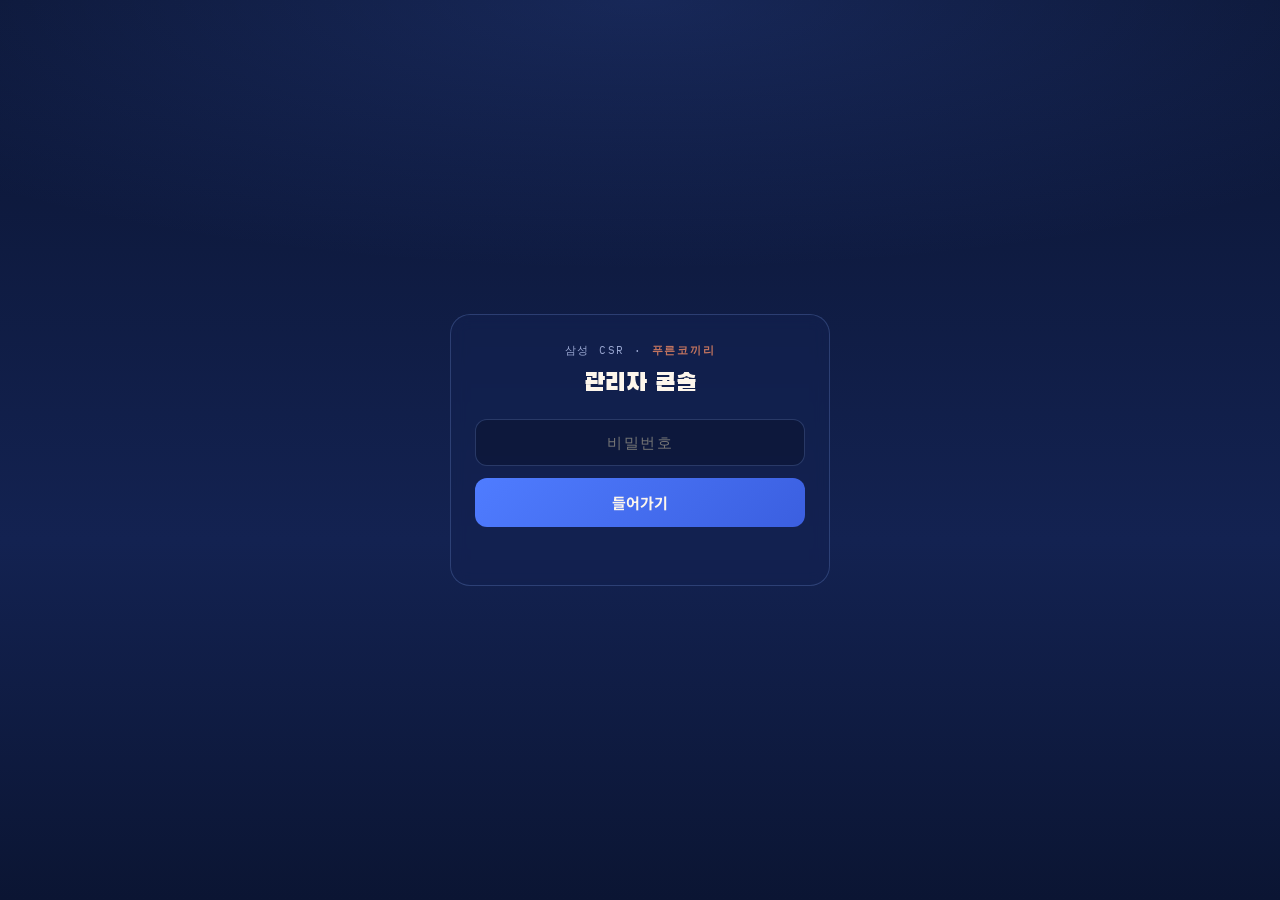
==== admin.html @ 36b19daa "Add files via upload" ====
<!DOCTYPE html>
<html lang="ko">
<head>
<meta charset="UTF-8">
<meta name="viewport" content="width=device-width, initial-scale=1.0, viewport-fit=cover">
<title>푸른코끼리 | 관리자</title>
<link rel="preconnect" href="https://fonts.googleapis.com">
<link rel="preconnect" href="https://fonts.gstatic.com" crossorigin>
<link href="https://fonts.googleapis.com/css2?family=Black+Han+Sans&family=Noto+Sans+KR:wght@400;500;700;900&family=IBM+Plex+Mono:wght@400;500&display=swap" rel="stylesheet">
<style>
:root{
  --navy-deep:#0B1533;
  --navy-mid:#132251;
  --panel:rgba(19,34,81,.55);
  --blue:#4F7CFF;
  --blue-soft:#8FB0FF;
  --blue-pale:#C9D6FF;
  --coral:#FF9166;
  --gold:#FFC24B;
  --red:#FF7A7A;
  --cream:#FDF6EC;
  --cream-dim:rgba(253,246,236,.6);
  --edge:rgba(143,176,255,.22);
  --mono:'IBM Plex Mono',ui-monospace,monospace;
}
*{margin:0;padding:0;box-sizing:border-box;-webkit-tap-highlight-color:transparent}
body{
  min-height:100dvh;background:var(--navy-deep);color:var(--cream);
  font-family:'Noto Sans KR',sans-serif;font-size:15px;
  background-image:
    radial-gradient(ellipse 120% 50% at 50% 0%, rgba(79,124,255,.18), transparent 60%),
    linear-gradient(180deg,var(--navy-deep),var(--navy-mid) 60%,var(--navy-deep));
  background-attachment:fixed;
}
.wrap{max-width:1080px;margin:0 auto;padding:26px 22px 70px}
button{font-family:inherit;cursor:pointer;border:0}
:focus-visible{outline:2px solid var(--coral);outline-offset:3px;border-radius:4px}

/* ── 로그인 ── */
.gate{min-height:100dvh;display:flex;align-items:center;justify-content:center;padding:24px}
.gate-card{width:100%;max-width:380px;background:var(--panel);border:1px solid var(--edge);border-radius:20px;padding:28px 24px;text-align:center;-webkit-backdrop-filter:blur(8px);backdrop-filter:blur(8px)}
.gate-card .eyebrow{font-family:var(--mono);font-size:11px;letter-spacing:.16em;color:var(--blue-pale);opacity:.75;margin-bottom:10px}
.gate-card h1{font-family:'Black Han Sans',sans-serif;font-weight:400;font-size:25px;margin-bottom:20px}
.gate-card input{width:100%;background:rgba(11,21,51,.6);border:1px solid var(--edge);border-radius:12px;padding:13px 15px;color:var(--cream);font-family:var(--mono);font-size:15px;letter-spacing:.1em;text-align:center;outline:0}
.gate-card button{width:100%;margin-top:12px;padding:14px 0;border-radius:12px;background:linear-gradient(135deg,var(--blue),#3B5FE0);color:var(--cream);font-weight:700;font-size:15px}
.gate-msg{margin-top:12px;font-size:12.5px;color:var(--red);min-height:18px}

/* ── 헤더 ── */
header{display:flex;align-items:flex-end;gap:16px;flex-wrap:wrap;margin-bottom:22px}
header .eyebrow{font-family:var(--mono);font-size:11px;letter-spacing:.16em;color:var(--blue-pale);opacity:.75;margin-bottom:5px}
header .eyebrow b{color:var(--coral);font-weight:500}
header h1{font-family:'Black Han Sans',sans-serif;font-weight:400;font-size:30px;letter-spacing:-.01em}
header .tools{margin-left:auto;display:flex;gap:9px;align-items:center;flex-wrap:wrap}
.btn{
  font-family:var(--mono);font-size:12px;padding:9px 15px;border-radius:999px;
  background:rgba(79,124,255,.14);border:1px solid var(--edge);color:var(--cream)
}
.btn:hover{background:rgba(79,124,255,.24)}
.btn.warn{background:rgba(255,122,122,.12);border-color:rgba(255,122,122,.4);color:#FFC7C7}
.btn.warn:hover{background:rgba(255,122,122,.22)}
.btn.go{background:rgba(255,145,102,.14);border-color:rgba(255,145,102,.4);color:#FFD2BE}

/* ── 룸 카드 ── */
h2{font-family:var(--mono);font-size:11px;letter-spacing:.16em;color:var(--blue-pale);opacity:.8;margin:26px 0 12px;text-transform:uppercase}
.rooms{display:grid;gap:14px;grid-template-columns:repeat(auto-fill,minmax(250px,1fr))}
.room{
  background:var(--panel);border:1px solid var(--edge);border-radius:16px;padding:16px 18px;
  -webkit-backdrop-filter:blur(6px);backdrop-filter:blur(6px);
  transition:border-color .15s ease,transform .12s ease
}
.room:hover{border-color:rgba(143,176,255,.45)}
.room.active{border-color:var(--coral);box-shadow:0 0 0 1px rgba(255,145,102,.35),0 10px 30px rgba(255,145,102,.12)}
.room .no{font-family:'Black Han Sans',sans-serif;font-weight:400;font-size:26px;line-height:1}
.room .no small{font-family:var(--mono);font-size:11px;color:var(--blue-pale);opacity:.75;margin-right:7px;letter-spacing:.14em}
.room .figs{display:flex;gap:14px;margin:12px 0 14px;font-family:var(--mono);font-size:12px;color:var(--cream-dim)}
.room .figs b{display:block;font-size:19px;color:var(--cream);font-weight:500;font-variant-numeric:tabular-nums;margin-top:2px}
.room .figs .hid b{color:var(--red)}
.room .acts{display:flex;gap:7px;flex-wrap:wrap}
.room .acts .btn{padding:7px 12px;font-size:11px}

/* ── 메시지 목록 ── */
.toolbar{display:flex;align-items:center;gap:12px;flex-wrap:wrap;margin-bottom:12px}
.toolbar .title{font-family:'Black Han Sans',sans-serif;font-weight:400;font-size:21px}
.toolbar .right{margin-left:auto;display:flex;gap:8px;flex-wrap:wrap}
.list{display:flex;flex-direction:column;gap:9px}
.item{
  display:flex;gap:14px;align-items:flex-start;
  background:var(--panel);border:1px solid var(--edge);border-left:3px solid var(--blue);
  border-radius:12px;padding:13px 15px
}
.item.hidden-row{opacity:.5;border-left-color:var(--red)}
.item .body{flex:1;min-width:0}
.item .txt{font-size:15.5px;line-height:1.5;white-space:pre-wrap;word-break:break-word}
.item .meta{margin-top:7px;font-family:var(--mono);font-size:11px;color:var(--cream-dim);display:flex;gap:12px;flex-wrap:wrap}
.item .meta .nm{color:var(--coral)}
.item .acts{display:flex;gap:6px;flex-shrink:0}
.item .acts .btn{padding:6px 11px;font-size:11px}
.empty{padding:34px 10px;text-align:center;color:var(--cream-dim);font-family:var(--mono);font-size:12.5px}

/* ── 링크 만들기 ── */
.linker{background:var(--panel);border:1px solid var(--edge);border-radius:16px;padding:16px 18px}
.linker .row{display:flex;gap:10px;flex-wrap:wrap;align-items:flex-end}
.linker label{display:block;font-family:var(--mono);font-size:10.5px;letter-spacing:.14em;color:var(--blue-pale);opacity:.8;margin-bottom:6px}
.linker input{background:rgba(11,21,51,.6);border:1px solid var(--edge);border-radius:10px;padding:10px 13px;color:var(--cream);font-family:var(--mono);font-size:14px;width:120px;outline:0}
.linker .out{margin-top:13px;display:flex;flex-direction:column;gap:7px;font-family:var(--mono);font-size:12.5px;word-break:break-all}
.linker .out a{color:var(--blue-soft)}

.toast{
  position:fixed;left:50%;bottom:26px;transform:translateX(-50%);
  background:rgba(11,21,51,.95);border:1px solid var(--edge);border-radius:999px;
  padding:11px 20px;font-family:var(--mono);font-size:12.5px;z-index:50;
  opacity:0;pointer-events:none;transition:opacity .25s ease
}
.toast.show{opacity:1}
.toast.err{border-color:rgba(255,122,122,.5);color:#FFC7C7}
</style>
</head>
<body>

<!-- ── 비밀번호 ── -->
<div class="gate" id="gate">
  <div class="gate-card">
    <div class="eyebrow">삼성 CSR · <b style="color:#FF9166">푸른코끼리</b></div>
    <h1>관리자 콘솔</h1>
    <input id="pw" type="password" placeholder="비밀번호" autocomplete="off" inputmode="text">
    <button id="enter">들어가기</button>
    <div class="gate-msg" id="gateMsg"></div>
  </div>
</div>

<!-- ── 본문 ── -->
<div class="wrap" id="app" hidden>
  <header>
    <div>
      <div class="eyebrow">삼성 CSR · <b>푸른코끼리</b> 사이버 폭력 예방 캠페인</div>
      <h1>응원 메시지 관리</h1>
    </div>
    <div class="tools">
      <span class="btn" id="autoBtn">자동 새로고침 켬</span>
      <button class="btn" id="refresh">새로고침</button>
    </div>
  </header>

  <h2>전광판 현황</h2>
  <div class="rooms" id="rooms"></div>

  <h2>링크 만들기</h2>
  <div class="linker">
    <div class="row">
      <div><label for="lkRoom">룸 번호</label><input id="lkRoom" type="number" min="1" step="1" value="1"></div>
      <div><label for="lkGoal">목표 개수</label><input id="lkGoal" type="number" min="1" step="1" value="20"></div>
      <button class="btn go" id="makeLink">주소 만들기</button>
    </div>
    <div class="out" id="linkOut"></div>
  </div>

  <h2 id="listHead">메시지</h2>
  <div class="toolbar">
    <span class="title" id="listTitle">룸을 선택하세요</span>
    <div class="right">
      <button class="btn warn" id="resetRoom" hidden>이 룸 전체 리셋</button>
    </div>
  </div>
  <div class="list" id="list">
    <div class="empty">위에서 룸을 선택하면 메시지가 표시됩니다</div>
  </div>
</div>

<div class="toast" id="toast"></div>

<script>
/* ═══════════════════════════════════════════════════════════
   푸른코끼리 관리자 콘솔

   삭제 방식
     1) 우선 실제 삭제(DELETE)를 시도합니다.
     2) 보안 규칙이 삭제를 막으면 ctrl/hidden 에 기록해
        전광판에서 보이지 않게 처리합니다(되돌리기 가능).
   전체 리셋도 같은 순서로 동작하며, 규칙이 막을 경우
   ctrl/resetKey 를 갱신해 이전 메시지를 전부 가립니다.
   ═══════════════════════════════════════════════════════════ */
const CONFIG = {
  DB_URL  : "https://jmtcsr1-default-rtdb.asia-southeast1.firebasedatabase.app",
  PASSWORD: "JMT202607",
  REFRESH : 6000
};

const DB = CONFIG.DB_URL;
const el = id => document.getElementById(id);
const nf = n => Number(n).toLocaleString("ko-KR");

let rooms = {};        // {roomNo: {total, hiddenCount, visible, resetKey, hidden}}
let current = null;    // 선택된 룸
let auto = true;
let timer = null;

/* ── 비밀번호 ── */
function tryEnter(){
  if (el("pw").value === CONFIG.PASSWORD){
    el("gate").hidden = true;
    el("app").hidden = false;
    loadAll();
    schedule();
  }else{
    el("gateMsg").textContent = "비밀번호가 맞지 않습니다.";
    el("pw").value = "";
  }
}
el("enter").addEventListener("click", tryEnter);
el("pw").addEventListener("keydown", e => { if (e.key === "Enter") tryEnter(); });
el("pw").focus();

/* ── 알림 ── */
let toastTimer = null;
function toast(text, isErr){
  const t = el("toast");
  t.textContent = text;
  t.classList.toggle("err", !!isErr);
  t.classList.add("show");
  clearTimeout(toastTimer);
  toastTimer = setTimeout(() => t.classList.remove("show"), 2600);
}

/* ── 통신 helper ── */
async function getJSON(path){
  const res = await fetch(`${DB}${path}`, {cache:"no-store"});
  if (!res.ok) throw new Error(res.status);
  return res.json();
}
async function putJSON(path, value){
  const res = await fetch(`${DB}${path}`, {
    method:"PUT", headers:{"Content-Type":"application/json"}, body:JSON.stringify(value)
  });
  if (!res.ok) throw new Error(res.status);
  return true;
}
async function delPath(path){
  const res = await fetch(`${DB}${path}`, {method:"DELETE"});
  return res.ok;
}

/* ── 전체 룸 현황 ── */
async function loadAll(){
  try{
    const roomList = await getJSON(`/rooms.json?shallow=true`) || {};
    const keys = Object.keys(roomList).sort((a,b) => (+a||0) - (+b||0));
    const next = {};

    await Promise.all(keys.map(async r => {
      const [msgs, ctrl] = await Promise.all([
        getJSON(`/rooms/${r}/msgs.json?shallow=true`).catch(() => null),
        getJSON(`/rooms/${r}/ctrl.json`).catch(() => null)
      ]);
      const all      = msgs ? Object.keys(msgs) : [];
      const resetKey = (ctrl && ctrl.resetKey) || "";
      const hidden   = (ctrl && ctrl.hidden) || {};
      const alive    = all.filter(k => k > resetKey);
      next[r] = {
        total  : all.length,
        alive  : alive.length,
        hiddenN: alive.filter(k => hidden[k]).length,
        visible: alive.filter(k => !hidden[k]).length,
        resetKey, hidden
      };
    }));

    rooms = next;
    renderRooms();
    if (current && rooms[current]) loadMessages(current, true);
  }catch(e){
    toast("현황을 불러오지 못했습니다. 규칙에서 /rooms 읽기가 허용되었는지 확인하세요.", true);
  }
}

function renderRooms(){
  const box = el("rooms");
  const keys = Object.keys(rooms);
  if (!keys.length){
    box.innerHTML = `<div class="empty">아직 생성된 전광판이 없습니다. 아래에서 링크를 만들어 첫 메시지를 남겨보세요.</div>`;
    return;
  }
  box.innerHTML = "";
  keys.forEach(r => {
    const d = rooms[r];
    const card = document.createElement("div");
    card.className = "room" + (current === r ? " active" : "");
    card.innerHTML = `
      <div class="no"><small>ROOM</small>${r}</div>
      <div class="figs">
        <span>표시 중<b>${nf(d.visible)}</b></span>
        <span class="hid">숨김<b>${nf(d.hiddenN)}</b></span>
        <span>누적<b>${nf(d.total)}</b></span>
      </div>
      <div class="acts">
        <button class="btn" data-act="open">메시지 보기</button>
        <button class="btn go" data-act="board">전광판</button>
        <button class="btn warn" data-act="reset">리셋</button>
      </div>`;
    card.querySelector('[data-act="open"]').onclick = () => loadMessages(r);
    card.querySelector('[data-act="board"]').onclick = () => window.open(`board.html?room=${r}`, "_blank");
    card.querySelector('[data-act="reset"]').onclick = () => resetRoom(r);
    box.appendChild(card);
  });
}

/* ── 메시지 목록 ── */
async function loadMessages(room, quiet){
  current = room;
  el("listTitle").textContent = `ROOM ${room} 메시지`;
  el("resetRoom").hidden = false;
  el("resetRoom").onclick = () => resetRoom(room);
  renderRooms();

  try{
    const data = await getJSON(`/rooms/${room}/msgs.json?orderBy="$key"&limitToLast=300`) || {};
    const d = rooms[room] || {resetKey:"", hidden:{}};
    const rows = Object.entries(data)
      .filter(([k]) => k > d.resetKey)
      .sort((a,b) => a[0] < b[0] ? 1 : -1);   // 최신이 위로

    const list = el("list");
    if (!rows.length){
      list.innerHTML = `<div class="empty">표시할 메시지가 없습니다</div>`;
      return;
    }
    list.innerHTML = "";
    rows.forEach(([k,v]) => {
      const isHidden = !!d.hidden[k];
      const row = document.createElement("div");
      row.className = "item" + (isHidden ? " hidden-row" : "");
      const when = v.ts ? new Date(v.ts).toLocaleString("ko-KR", {month:"2-digit",day:"2-digit",hour:"2-digit",minute:"2-digit"}) : "";
      row.innerHTML = `
        <div class="body">
          <div class="txt"></div>
          <div class="meta">
            <span class="nm"></span><span>${when}</span><span>${k}</span>
            ${isHidden ? '<span style="color:#FF7A7A">숨김</span>' : ''}
          </div>
        </div>
        <div class="acts"></div>`;
      row.querySelector(".txt").textContent = v.text || "";
      row.querySelector(".nm").textContent  = v.name ? v.name : "익명";

      const acts = row.querySelector(".acts");
      if (isHidden){
        const b = document.createElement("button");
        b.className = "btn"; b.textContent = "복구";
        b.onclick = () => unhide(room, k);
        acts.appendChild(b);
      }else{
        const b = document.createElement("button");
        b.className = "btn warn"; b.textContent = "삭제";
        b.onclick = () => removeOne(room, k, v.text || "");
        acts.appendChild(b);
      }
      list.appendChild(row);
    });
  }catch(e){
    if (!quiet) toast("메시지를 불러오지 못했습니다.", true);
  }
}

/* ── 개별 삭제 ── */
async function removeOne(room, key, preview){
  const short = preview.length > 18 ? preview.slice(0,18) + "…" : preview;
  if (!confirm(`이 메시지를 삭제할까요?\n\n"${short}"`)) return;

  if (await delPath(`/rooms/${room}/msgs/${key}.json`)){
    toast("삭제했습니다.");
  }else{
    try{
      await putJSON(`/rooms/${room}/ctrl/hidden/${key}.json`, true);
      toast("규칙이 삭제를 막아 숨김 처리했습니다.");
    }catch(e){
      toast("삭제하지 못했습니다. 규칙을 확인하세요.", true); return;
    }
  }
  await loadAll();
}

async function unhide(room, key){
  try{
    await fetch(`${DB}/rooms/${room}/ctrl/hidden/${key}.json`, {method:"DELETE"});
    toast("복구했습니다.");
    await loadAll();
  }catch(e){ toast("복구하지 못했습니다.", true); }
}

/* ── 룸 전체 리셋 ── */
async function resetRoom(room){
  if (!confirm(`ROOM ${room} 의 메시지를 전부 비웁니다.\n전광판이 처음 상태로 돌아갑니다. 진행할까요?`)) return;

  if (await delPath(`/rooms/${room}/msgs.json`)){
    try{ await fetch(`${DB}/rooms/${room}/ctrl.json`, {method:"DELETE"}); }catch(e){}
    toast(`ROOM ${room} 를 비웠습니다.`);
  }else{
    try{
      const msgs = await getJSON(`/rooms/${room}/msgs.json?shallow=true`) || {};
      const keys = Object.keys(msgs).sort();
      const last = keys.length ? keys[keys.length-1] : "";
      await putJSON(`/rooms/${room}/ctrl.json`, {resetKey:last});
      toast(`ROOM ${room} 를 리셋했습니다(기록은 보존).`);
    }catch(e){
      toast("리셋하지 못했습니다. 규칙을 확인하세요.", true); return;
    }
  }
  await loadAll();
  if (current === room) loadMessages(room, true);
}

/* ── 링크 만들기 ── */
el("makeLink").addEventListener("click", () => {
  const r = Math.max(1, parseInt(el("lkRoom").value, 10) || 1);
  const g = Math.max(1, parseInt(el("lkGoal").value, 10) || 20);
  const base = location.href.replace(/admin\.html.*$/, "");
  const submit = `${base}blueele_submit.html?room=${r}&goal=${g}`;
  const board  = `${base}board.html?room=${r}&goal=${g}`;
  el("linkOut").innerHTML = `
    <div>입력 폼 (QR용) · <a href="${submit}" target="_blank">${submit}</a></div>
    <div>전광판 · <a href="${board}" target="_blank">${board}</a></div>`;
});

/* ── 새로고침 ── */
function schedule(){
  clearTimeout(timer);
  if (auto) timer = setTimeout(async () => { await loadAll(); schedule(); }, CONFIG.REFRESH);
}
el("refresh").addEventListener("click", () => loadAll());
el("autoBtn").addEventListener("click", () => {
  auto = !auto;
  el("autoBtn").textContent = auto ? "자동 새로고침 켬" : "자동 새로고침 끔";
  schedule();
});
</script>
</body>
</html>
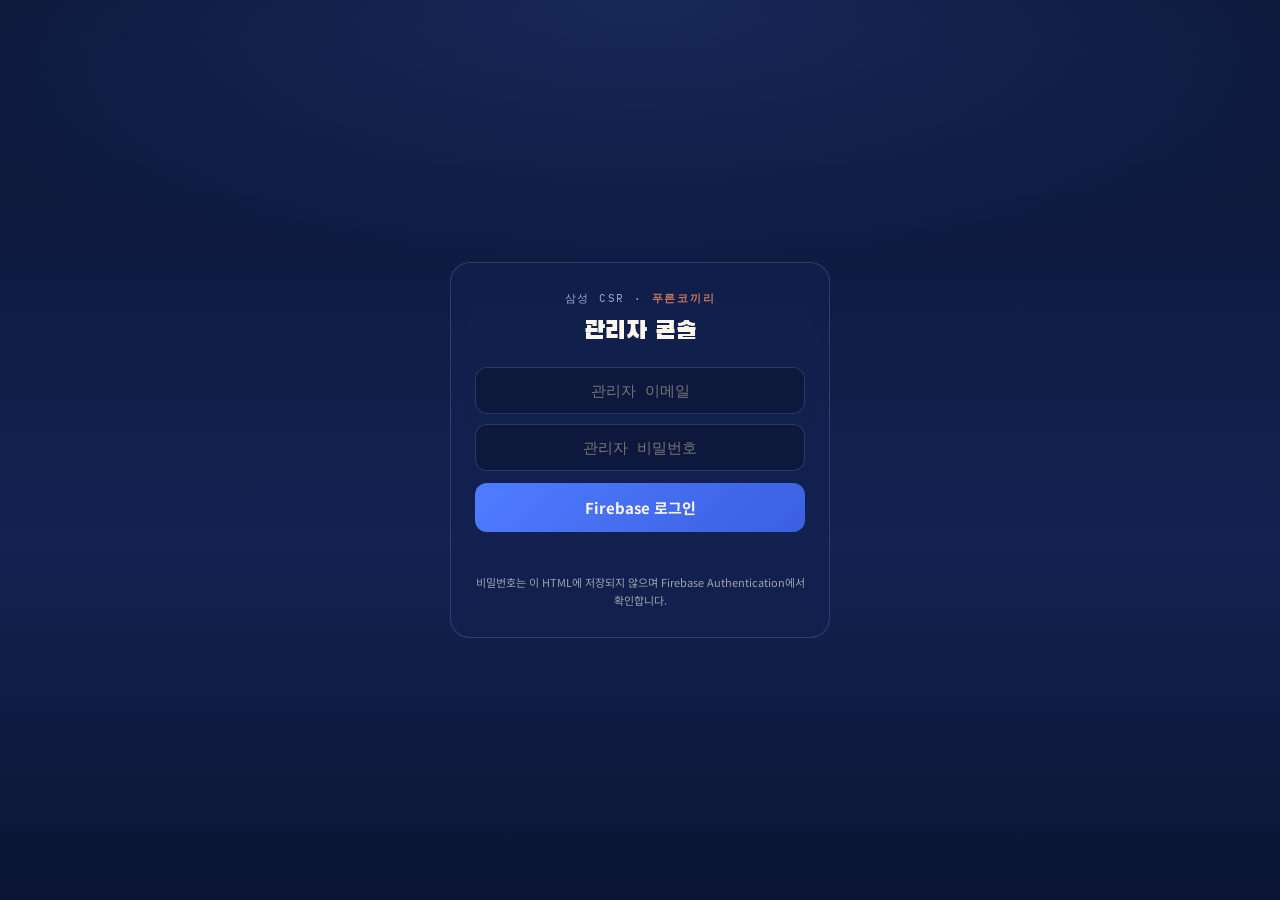
==== commit 3ad01631: "Add files via upload" ====
--- a/admin.html
+++ b/admin.html
@@ -41,7 +41,9 @@
 .gate-card{width:100%;max-width:380px;background:var(--panel);border:1px solid var(--edge);border-radius:20px;padding:28px 24px;text-align:center;-webkit-backdrop-filter:blur(8px);backdrop-filter:blur(8px)}
 .gate-card .eyebrow{font-family:var(--mono);font-size:11px;letter-spacing:.16em;color:var(--blue-pale);opacity:.75;margin-bottom:10px}
 .gate-card h1{font-family:'Black Han Sans',sans-serif;font-weight:400;font-size:25px;margin-bottom:20px}
-.gate-card input{width:100%;background:rgba(11,21,51,.6);border:1px solid var(--edge);border-radius:12px;padding:13px 15px;color:var(--cream);font-family:var(--mono);font-size:15px;letter-spacing:.1em;text-align:center;outline:0}
+.gate-card input{width:100%;background:rgba(11,21,51,.6);border:1px solid var(--edge);border-radius:12px;padding:13px 15px;color:var(--cream);font-family:var(--mono);font-size:15px;text-align:center;outline:0}
+.gate-card input+input{margin-top:10px}
+.gate-help{margin-top:12px;font-size:11px;line-height:1.55;color:var(--cream-dim)}
 .gate-card button{width:100%;margin-top:12px;padding:14px 0;border-radius:12px;background:linear-gradient(135deg,var(--blue),#3B5FE0);color:var(--cream);font-weight:700;font-size:15px}
 .gate-msg{margin-top:12px;font-size:12.5px;color:var(--red);min-height:18px}
 
@@ -56,9 +58,12 @@
   background:rgba(79,124,255,.14);border:1px solid var(--edge);color:var(--cream)
 }
 .btn:hover{background:rgba(79,124,255,.24)}
+.btn:disabled{opacity:.35;cursor:not-allowed;filter:saturate(.35)}
 .btn.warn{background:rgba(255,122,122,.12);border-color:rgba(255,122,122,.4);color:#FFC7C7}
 .btn.warn:hover{background:rgba(255,122,122,.22)}
 .btn.go{background:rgba(255,145,102,.14);border-color:rgba(255,145,102,.4);color:#FFD2BE}
+.btn.draw{background:rgba(255,194,75,.14);border-color:rgba(255,194,75,.48);color:#FFE6A6}
+.btn.draw:hover{background:rgba(255,194,75,.24)}
 
 /* ── 룸 카드 ── */
 h2{font-family:var(--mono);font-size:11px;letter-spacing:.16em;color:var(--blue-pale);opacity:.8;margin:26px 0 12px;text-transform:uppercase}
@@ -117,14 +122,16 @@
 </head>
 <body>
 
-<!-- ── 비밀번호 ── -->
+<!-- ── Firebase Authentication 로그인 ── -->
 <div class="gate" id="gate">
   <div class="gate-card">
     <div class="eyebrow">삼성 CSR · <b style="color:#FF9166">푸른코끼리</b></div>
     <h1>관리자 콘솔</h1>
-    <input id="pw" type="password" placeholder="비밀번호" autocomplete="off" inputmode="text">
-    <button id="enter">들어가기</button>
+    <input id="email" type="email" placeholder="관리자 이메일" autocomplete="username" inputmode="email">
+    <input id="pw" type="password" placeholder="관리자 비밀번호" autocomplete="current-password">
+    <button id="enter">Firebase 로그인</button>
     <div class="gate-msg" id="gateMsg"></div>
+    <div class="gate-help">비밀번호는 이 HTML에 저장되지 않으며 Firebase Authentication에서 확인합니다.</div>
   </div>
 </div>
 
@@ -138,6 +145,7 @@
     <div class="tools">
       <span class="btn" id="autoBtn">자동 새로고침 켬</span>
       <button class="btn" id="refresh">새로고침</button>
+      <button class="btn warn" id="logout">로그아웃</button>
     </div>
   </header>
 
@@ -148,7 +156,7 @@
   <div class="linker">
     <div class="row">
       <div><label for="lkRoom">룸 번호</label><input id="lkRoom" type="number" min="1" step="1" value="1"></div>
-      <div><label for="lkGoal">목표 개수</label><input id="lkGoal" type="number" min="1" step="1" value="20"></div>
+      <div><label for="lkGoal">목표 개수</label><input id="lkGoal" type="number" min="1" step="1" value="10"></div>
       <button class="btn go" id="makeLink">주소 만들기</button>
     </div>
     <div class="out" id="linkOut"></div>
@@ -178,11 +186,21 @@
         전광판에서 보이지 않게 처리합니다(되돌리기 가능).
    전체 리셋도 같은 순서로 동작하며, 규칙이 막을 경우
    ctrl/resetKey 를 갱신해 이전 메시지를 전부 가립니다.
+
+   이름 변경
+     메시지를 새 번호로 복사한 뒤 원래 번호를 정리합니다.
+     메시지 키를 그대로 옮기므로 작성 순서와 시각이 유지됩니다.
    ═══════════════════════════════════════════════════════════ */
 const CONFIG = {
-  DB_URL  : "https://jmtcsr1-default-rtdb.asia-southeast1.firebasedatabase.app",
-  PASSWORD: "JMT202607",
-  REFRESH : 6000
+  DB_URL             : "https://jmtcsr1-default-rtdb.asia-southeast1.firebasedatabase.app",
+
+  /* Firebase Console → 프로젝트 설정 → 일반 → 웹 API 키 */
+  FIREBASE_WEB_API_KEY: "AIzaSyCem6dA2hNhemGW5BYE4GSeRiMyqajfxvY",
+
+  /* Firebase Console → Authentication → 사용자 UID */
+  ADMIN_UID           : "UpxNSZLlivVJLJxENPCwxD0A70g1",
+
+  REFRESH              : 6000
 };
 
 const DB = CONFIG.DB_URL;
@@ -194,21 +212,168 @@
 let auto = true;
 let timer = null;
 
-/* ── 비밀번호 ── */
-function tryEnter(){
-  if (el("pw").value === CONFIG.PASSWORD){
-    el("gate").hidden = true;
-    el("app").hidden = false;
-    loadAll();
-    schedule();
-  }else{
-    el("gateMsg").textContent = "비밀번호가 맞지 않습니다.";
+/* ── Firebase Authentication ── */
+const AUTH_SESSION_KEY = "blueele:admin:refreshToken";
+let authState = {
+  idToken     : "",
+  refreshToken: "",
+  expiresAt   : 0,
+  uid         : "",
+  email       : ""
+};
+
+function authConfigured(){
+  return Boolean(CONFIG.FIREBASE_WEB_API_KEY && CONFIG.ADMIN_UID);
+}
+
+function setGateMessage(text){
+  el("gateMsg").textContent = text || "";
+}
+
+function friendlyAuthError(code){
+  const table = {
+    EMAIL_NOT_FOUND       : "등록되지 않은 관리자 이메일입니다.",
+    INVALID_PASSWORD      : "이메일 또는 비밀번호가 맞지 않습니다.",
+    INVALID_LOGIN_CREDENTIALS: "이메일 또는 비밀번호가 맞지 않습니다.",
+    USER_DISABLED         : "비활성화된 관리자 계정입니다.",
+    TOO_MANY_ATTEMPTS_TRY_LATER: "로그인 시도가 너무 많습니다. 잠시 후 다시 시도하세요.",
+    OPERATION_NOT_ALLOWED : "Firebase Authentication에서 이메일/비밀번호 로그인을 활성화해야 합니다.",
+    NOT_ADMIN             : "이 계정은 이 관리자 페이지에 허용된 UID가 아닙니다.",
+    CONFIG_REQUIRED       : "admin.html의 Web API Key와 관리자 UID를 먼저 설정하세요."
+  };
+  return table[code] || "로그인하지 못했습니다. Firebase 설정과 네트워크를 확인하세요.";
+}
+
+function applyAuthPayload(data){
+  const uid = data.localId || data.user_id || authState.uid;
+  if (uid !== CONFIG.ADMIN_UID) throw new Error("NOT_ADMIN");
+
+  authState.idToken      = data.idToken || data.id_token || "";
+  authState.refreshToken = data.refreshToken || data.refresh_token || authState.refreshToken;
+  authState.expiresAt    = Date.now() + Math.max(60, Number(data.expiresIn || data.expires_in || 3600)) * 1000;
+  authState.uid          = uid;
+  authState.email        = data.email || authState.email;
+
+  if (authState.refreshToken){
+    sessionStorage.setItem(AUTH_SESSION_KEY, authState.refreshToken);
+  }
+}
+
+function clearAuth(){
+  authState = {idToken:"",refreshToken:"",expiresAt:0,uid:"",email:""};
+  sessionStorage.removeItem(AUTH_SESSION_KEY);
+}
+
+async function refreshIdToken(force){
+  if (!force && authState.idToken && Date.now() < authState.expiresAt - 60000){
+    return authState.idToken;
+  }
+  if (!authState.refreshToken) throw new Error("LOGIN_REQUIRED");
+
+  const body = new URLSearchParams({
+    grant_type   : "refresh_token",
+    refresh_token: authState.refreshToken
+  });
+  const res = await fetch(`https://securetoken.googleapis.com/v1/token?key=${encodeURIComponent(CONFIG.FIREBASE_WEB_API_KEY)}`, {
+    method : "POST",
+    headers: {"Content-Type":"application/x-www-form-urlencoded"},
+    body
+  });
+  const data = await res.json();
+  if (!res.ok) throw new Error(data?.error?.message || "TOKEN_REFRESH_FAILED");
+  applyAuthPayload(data);
+  return authState.idToken;
+}
+
+function openAdmin(){
+  el("gate").hidden = true;
+  el("app").hidden = false;
+  loadAll();
+  schedule();
+}
+
+async function tryEnter(){
+  if (!authConfigured()){
+    setGateMessage(friendlyAuthError("CONFIG_REQUIRED"));
+    return;
+  }
+
+  const email = el("email").value.trim();
+  const password = el("pw").value;
+  if (!email || !password){
+    setGateMessage("관리자 이메일과 비밀번호를 입력하세요.");
+    return;
+  }
+
+  const button = el("enter");
+  button.disabled = true;
+  setGateMessage("Firebase에서 관리자 권한을 확인하고 있습니다.");
+
+  try{
+    const res = await fetch(`https://identitytoolkit.googleapis.com/v1/accounts:signInWithPassword?key=${encodeURIComponent(CONFIG.FIREBASE_WEB_API_KEY)}`, {
+      method : "POST",
+      headers: {"Content-Type":"application/json"},
+      body   : JSON.stringify({email, password, returnSecureToken:true})
+    });
+    const data = await res.json();
+    if (!res.ok) throw new Error(data?.error?.message || "AUTH_FAILED");
+
+    applyAuthPayload(data);
     el("pw").value = "";
-  }
-}
+    setGateMessage("");
+    openAdmin();
+  }catch(err){
+    clearAuth();
+    setGateMessage(friendlyAuthError(String(err.message || err)));
+    el("pw").value = "";
+    el("pw").focus();
+  }finally{
+    button.disabled = false;
+  }
+}
+
+async function restoreSession(){
+  if (!authConfigured()){
+    setGateMessage(friendlyAuthError("CONFIG_REQUIRED"));
+    el("email").focus();
+    return;
+  }
+
+  authState.refreshToken = sessionStorage.getItem(AUTH_SESSION_KEY) || "";
+  if (!authState.refreshToken){
+    el("email").focus();
+    return;
+  }
+
+  setGateMessage("관리자 세션을 복원하고 있습니다.");
+  try{
+    await refreshIdToken(true);
+    setGateMessage("");
+    openAdmin();
+  }catch(e){
+    clearAuth();
+    setGateMessage("세션이 만료되었습니다. 다시 로그인하세요.");
+    el("email").focus();
+  }
+}
+
+function logout(){
+  clearTimeout(timer);
+  clearAuth();
+  rooms = {};
+  current = null;
+  el("app").hidden = true;
+  el("gate").hidden = false;
+  el("list").innerHTML = '<div class="empty">위에서 룸을 선택하면 메시지가 표시됩니다</div>';
+  setGateMessage("로그아웃했습니다.");
+  el("pw").value = "";
+  el("email").focus();
+}
+
 el("enter").addEventListener("click", tryEnter);
+el("email").addEventListener("keydown", e => { if (e.key === "Enter") el("pw").focus(); });
 el("pw").addEventListener("keydown", e => { if (e.key === "Enter") tryEnter(); });
-el("pw").focus();
+el("logout").addEventListener("click", logout);
 
 /* ── 알림 ── */
 let toastTimer = null;
@@ -221,29 +386,60 @@
   toastTimer = setTimeout(() => t.classList.remove("show"), 2600);
 }
 
-/* ── 통신 helper ── */
+/* ── 인증된 Realtime Database REST 통신 ── */
+async function dbFetch(path, options={}, mayRetry=true){
+  try{
+    const token = await refreshIdToken(false);
+    const join = path.includes("?") ? "&" : "?";
+    const url = `${DB}${path}${join}auth=${encodeURIComponent(token)}`;
+    const res = await fetch(url, options);
+
+    if (mayRetry && (res.status === 401 || res.status === 403)){
+      await refreshIdToken(true);
+      return dbFetch(path, options, false);
+    }
+    return res;
+  }catch(err){
+    if (String(err.message || err).includes("LOGIN_REQUIRED")) logout();
+    throw err;
+  }
+}
+
 async function getJSON(path){
-  const res = await fetch(`${DB}${path}`, {cache:"no-store"});
+  const res = await dbFetch(path, {cache:"no-store"});
   if (!res.ok) throw new Error(res.status);
   return res.json();
 }
 async function putJSON(path, value){
-  const res = await fetch(`${DB}${path}`, {
+  const res = await dbFetch(path, {
     method:"PUT", headers:{"Content-Type":"application/json"}, body:JSON.stringify(value)
   });
   if (!res.ok) throw new Error(res.status);
   return true;
 }
+async function patchJSON(path, value){
+  const res = await dbFetch(path, {
+    method:"PATCH", headers:{"Content-Type":"application/json"}, body:JSON.stringify(value)
+  });
+  return res.ok;
+}
 async function delPath(path){
-  const res = await fetch(`${DB}${path}`, {method:"DELETE"});
+  const res = await dbFetch(path, {method:"DELETE"});
   return res.ok;
+}
+
+/* 같은 브라우저에서 열린 전광판에는 즉시 동기화 신호를 보냅니다. */
+function signalBoard(room){
+  try{
+    localStorage.setItem(`blueele:room:${room}`, String(Date.now()));
+  }catch(e){}
 }
 
 /* ── 전체 룸 현황 ── */
 async function loadAll(){
   try{
     const roomList = await getJSON(`/rooms.json?shallow=true`) || {};
-    const keys = Object.keys(roomList).sort((a,b) => (+a||0) - (+b||0));
+    const keys = Object.keys(roomList).filter(r => /^[0-9]{1,6}$/.test(r)).sort((a,b) => (+a||0) - (+b||0));
     const next = {};
 
     await Promise.all(keys.map(async r => {
@@ -294,10 +490,15 @@
       <div class="acts">
         <button class="btn" data-act="open">메시지 보기</button>
         <button class="btn go" data-act="board">전광판</button>
+        <button class="btn draw" data-act="draw" ${d.visible < 2 ? "disabled" : ""}>뽑기</button>
+        <button class="btn" data-act="rename">이름 변경</button>
         <button class="btn warn" data-act="reset">리셋</button>
       </div>`;
     card.querySelector('[data-act="open"]').onclick = () => loadMessages(r);
     card.querySelector('[data-act="board"]').onclick = () => window.open(`board.html?room=${r}`, "_blank");
+    const drawBtn = card.querySelector('[data-act="draw"]');
+    if (!drawBtn.disabled) drawBtn.onclick = () => window.open(`draw.html?room=${r}`, "_blank");
+    card.querySelector('[data-act="rename"]').onclick = () => renameRoom(r);
     card.querySelector('[data-act="reset"]').onclick = () => resetRoom(r);
     box.appendChild(card);
   });
@@ -333,13 +534,15 @@
         <div class="body">
           <div class="txt"></div>
           <div class="meta">
-            <span class="nm"></span><span>${when}</span><span>${k}</span>
+            <span class="nm"></span><span class="when"></span><span class="key"></span>
             ${isHidden ? '<span style="color:#FF7A7A">숨김</span>' : ''}
           </div>
         </div>
         <div class="acts"></div>`;
-      row.querySelector(".txt").textContent = v.text || "";
-      row.querySelector(".nm").textContent  = v.name ? v.name : "익명";
+      row.querySelector(".txt").textContent  = v.text || "";
+      row.querySelector(".nm").textContent   = v.name ? v.name : "익명";
+      row.querySelector(".when").textContent = when;
+      row.querySelector(".key").textContent  = k;
 
       const acts = row.querySelector(".acts");
       if (isHidden){
@@ -375,13 +578,15 @@
       toast("삭제하지 못했습니다. 규칙을 확인하세요.", true); return;
     }
   }
+  signalBoard(room);
   await loadAll();
 }
 
 async function unhide(room, key){
   try{
-    await fetch(`${DB}/rooms/${room}/ctrl/hidden/${key}.json`, {method:"DELETE"});
+    if (!await delPath(`/rooms/${room}/ctrl/hidden/${key}.json`)) throw new Error("DELETE_FAILED");
     toast("복구했습니다.");
+    signalBoard(room);
     await loadAll();
   }catch(e){ toast("복구하지 못했습니다.", true); }
 }
@@ -391,7 +596,7 @@
   if (!confirm(`ROOM ${room} 의 메시지를 전부 비웁니다.\n전광판이 처음 상태로 돌아갑니다. 진행할까요?`)) return;
 
   if (await delPath(`/rooms/${room}/msgs.json`)){
-    try{ await fetch(`${DB}/rooms/${room}/ctrl.json`, {method:"DELETE"}); }catch(e){}
+    try{ await delPath(`/rooms/${room}/ctrl.json`); }catch(e){}
     toast(`ROOM ${room} 를 비웠습니다.`);
   }else{
     try{
@@ -404,14 +609,95 @@
       toast("리셋하지 못했습니다. 규칙을 확인하세요.", true); return;
     }
   }
+  signalBoard(room);
   await loadAll();
   if (current === room) loadMessages(room, true);
+}
+
+/* ── 룸 이름 변경 ──
+   Firebase 에는 노드 이름을 바꾸는 기능이 없어, 메시지를 새 번호로 복사한 뒤
+   원래 번호를 정리하는 방식으로 동작합니다. 메시지 키를 그대로 옮기므로
+   작성 순서와 시각은 유지됩니다. 숨김·리셋된 메시지는 따라가지 않습니다. */
+async function renameRoom(oldRoom){
+  const raw = prompt(`ROOM ${oldRoom} 의 번호를 바꿉니다.\n새 번호를 숫자로 입력하세요.`, "");
+  if (raw === null) return;
+
+  const digits = String(raw).replace(/[^0-9]/g, "");
+  if (!digits || parseInt(digits, 10) < 1){
+    toast("숫자만 입력할 수 있습니다.", true); return;
+  }
+  const newRoom = String(parseInt(digits, 10));
+  if (newRoom === String(oldRoom)){
+    toast("현재 번호와 같습니다.", true); return;
+  }
+
+  const d = rooms[oldRoom] || {resetKey:"", hidden:{}};
+
+  /* 옮길 메시지 추리기 */
+  const payload = {};
+  let moving = 0;
+  try{
+    const all = await getJSON(`/rooms/${oldRoom}/msgs.json`) || {};
+    Object.entries(all).forEach(([k,v]) => {
+      if (k > d.resetKey && !d.hidden[k]){ payload[k] = v; moving++; }
+    });
+  }catch(e){
+    toast("메시지를 읽지 못했습니다.", true); return;
+  }
+  if (!moving){ toast("옮길 메시지가 없습니다.", true); return; }
+
+  /* 대상 번호가 이미 쓰이고 있는지 확인 */
+  const exists = rooms[newRoom];
+  if (exists && exists.visible > 0){
+    if (!confirm(`ROOM ${newRoom} 에는 이미 ${nf(exists.visible)}개의 메시지가 있습니다.\n여기에 ${nf(moving)}개를 합칠까요?`)) return;
+  }else{
+    if (!confirm(`ROOM ${oldRoom} 의 메시지 ${nf(moving)}개를 ROOM ${newRoom} 으로 옮깁니다.\n진행할까요?`)) return;
+  }
+
+  toast(`옮기는 중입니다 · ${nf(moving)}개`);
+
+  /* 1) 한 번에 복사, 막히면 한 건씩 복사 */
+  let copied = await patchJSON(`/rooms/${newRoom}/msgs.json`, payload);
+  if (!copied){
+    copied = true;
+    const entries = Object.entries(payload);
+    for (let i = 0; i < entries.length; i += 10){
+      const oks = await Promise.all(entries.slice(i, i+10).map(([k,v]) =>
+        putJSON(`/rooms/${newRoom}/msgs/${k}.json`, v).then(() => true).catch(() => false)
+      ));
+      if (oks.some(ok => !ok)) copied = false;
+    }
+  }
+  if (!copied){
+    toast("복사에 실패했습니다. 보안 규칙을 확인하세요.", true);
+    await loadAll(); return;
+  }
+
+  /* 2) 원래 번호 정리 — 삭제가 막히면 리셋 지점만 옮깁니다 */
+  const removed = await delPath(`/rooms/${oldRoom}.json`);
+  if (!removed){
+    try{
+      const keys = Object.keys(payload).sort();
+      await putJSON(`/rooms/${oldRoom}/ctrl.json`, {resetKey: keys[keys.length-1]});
+      toast(`ROOM ${newRoom} 으로 옮겼습니다. 규칙이 삭제를 막아 예전 번호는 비운 상태로 남겨 두었습니다.`);
+    }catch(e){
+      toast(`ROOM ${newRoom} 으로 복사했지만 예전 번호를 정리하지 못했습니다.`, true);
+    }
+  }else{
+    toast(`ROOM ${oldRoom} → ROOM ${newRoom} 으로 바꿨습니다.`);
+  }
+
+  current = newRoom;
+  signalBoard(oldRoom);
+  signalBoard(newRoom);
+  await loadAll();
+  loadMessages(newRoom, true);
 }
 
 /* ── 링크 만들기 ── */
 el("makeLink").addEventListener("click", () => {
   const r = Math.max(1, parseInt(el("lkRoom").value, 10) || 1);
-  const g = Math.max(1, parseInt(el("lkGoal").value, 10) || 20);
+  const g = Math.max(1, parseInt(el("lkGoal").value, 10) || 10);
   const base = location.href.replace(/admin\.html.*$/, "");
   const submit = `${base}blueele_submit.html?room=${r}&goal=${g}`;
   const board  = `${base}board.html?room=${r}&goal=${g}`;
@@ -431,6 +717,8 @@
   el("autoBtn").textContent = auto ? "자동 새로고침 켬" : "자동 새로고침 끔";
   schedule();
 });
+
+restoreSession();
 </script>
 </body>
 </html>
